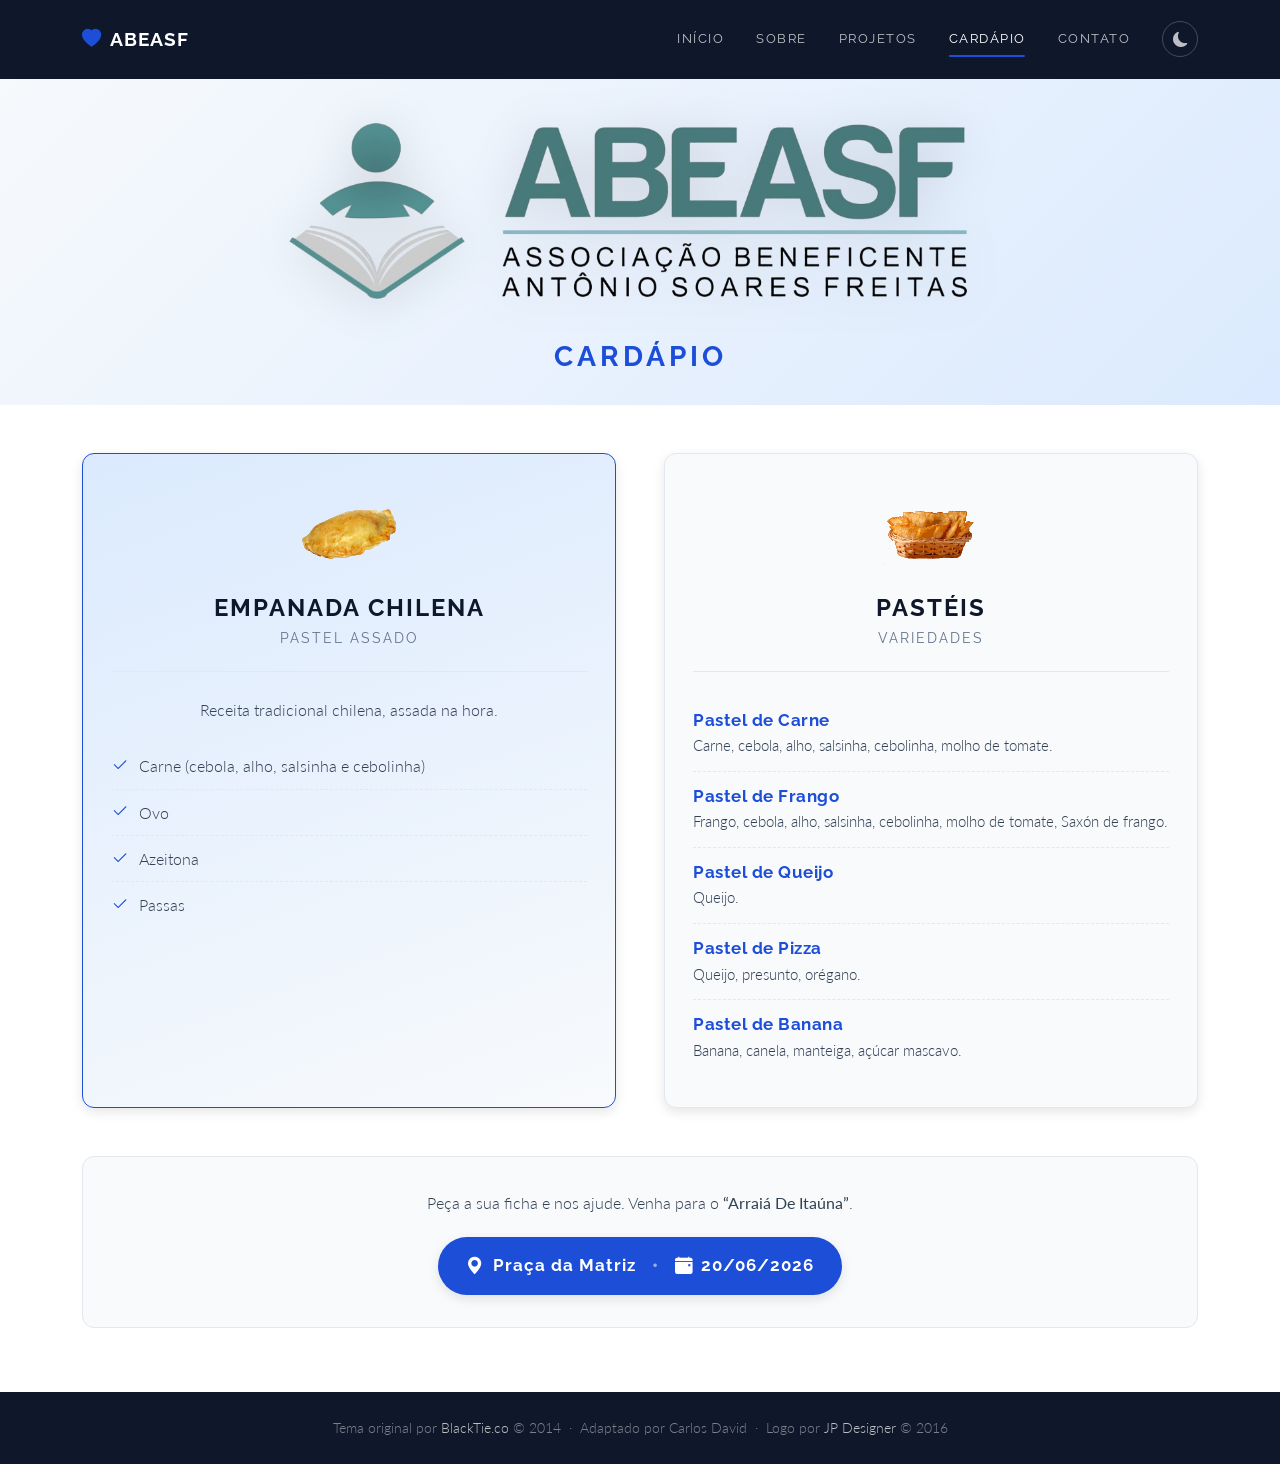
==== cardapio.html @ 471f2c42 "Adiciona página de cardápio e atualiza contato/localização - Nova página cardapio.html (Empanada Chi" ====
<!DOCTYPE html>
<html lang="pt-BR">

<head>
    <meta charset="utf-8">
    <meta name="viewport" content="width=device-width, initial-scale=1.0">
    <meta name="description" content="Cardápio da ABEASF — Empanada Chilena e pastéis assados. Ajude a associação saboreando comidas artesanais.">
    <title>Cardápio — ABEASF</title>
    <link rel="shortcut icon" href="assets/img/favicon.ico">
    <!-- Anti-flash: aplica o tema salvo antes dos estilos renderizarem -->
    <script>(function(){var t=localStorage.getItem('theme')||'light';document.documentElement.setAttribute('data-theme',t);})();</script>

    <!-- Bootstrap 5 -->
    <link href="https://cdn.jsdelivr.net/npm/bootstrap@5.3.3/dist/css/bootstrap.min.css" rel="stylesheet">
    <!-- Bootstrap Icons -->
    <link href="https://cdn.jsdelivr.net/npm/bootstrap-icons@1.11.3/font/bootstrap-icons.min.css" rel="stylesheet">
    <!-- Google Fonts -->
    <link rel="preconnect" href="https://fonts.googleapis.com">
    <link rel="preconnect" href="https://fonts.gstatic.com" crossorigin>
    <link href="https://fonts.googleapis.com/css2?family=Lato:ital,wght@0,300;0,400;0,700;1,300;1,400&family=Raleway:wght@300;400;700&display=swap" rel="stylesheet">
    <!-- Estilos customizados -->
    <link href="assets/css/main.css" rel="stylesheet">
</head>

<body class="page-cardapio">

    <!-- NAVBAR -->
    <nav id="navbar-main" class="navbar navbar-expand-lg navbar-dark fixed-top">
        <div class="container">
            <a class="navbar-brand" href="index.html#home">
                <i class="bi bi-heart-fill me-2"></i>ABEASF
            </a>
            <div class="collapse navbar-collapse" id="navbarNav">
                <ul class="navbar-nav ms-auto">
                    <li class="nav-item"><a class="nav-link" href="index.html#home">Início</a></li>
                    <li class="nav-item"><a class="nav-link" href="index.html#about">Sobre</a></li>
                    <li class="nav-item"><a class="nav-link" href="index.html#projetos">Projetos</a></li>
                    <li class="nav-item"><a class="nav-link active" href="cardapio.html">Cardápio</a></li>
                    <li class="nav-item"><a class="nav-link" href="index.html#contact">Contato</a></li>
                </ul>
            </div>
            <button class="theme-toggle ms-auto ms-lg-3" id="themeToggle" aria-label="Alternar tema">
                <i class="bi bi-moon-fill" id="themeIcon"></i>
            </button>
            <button class="navbar-toggler border-0 d-lg-none ms-2" type="button" data-bs-toggle="collapse"
                data-bs-target="#navbarNav" aria-controls="navbarNav" aria-expanded="false"
                aria-label="Abrir menu de navegação">
                <span class="navbar-toggler-icon"></span>
            </button>
        </div>
    </nav>

    <!-- HERO COM LOGO GRANDE -->
    <header class="menu-hero">
        <div class="container text-center">
            <img src="assets/img/logo-trans.png" alt="Logotipo da ABEASF" class="menu-hero-logo">
            <p class="menu-hero-tagline">Cardápio</p>
        </div>
    </header>

    <!-- CARDÁPIO — 2 COLUNAS -->
    <section class="menu-content">
        <div class="container">
            <div class="row g-4 g-lg-5">

                <!-- COLUNA 1 — EMPANADA CHILENA -->
                <div class="col-lg-6">
                    <article class="menu-column menu-column-feature">
                        <header class="menu-column-header">
                            <img src="assets/img/icons/empanada.svg" alt="" class="menu-column-icon" loading="lazy">
                            <h2 class="menu-column-title">Empanada Chilena</h2>
                            <p class="menu-column-subtitle">Pastel Assado</p>
                        </header>
                        <p class="menu-column-intro">
                            Receita tradicional chilena, assada na hora.
                        </p>
                        <ul class="menu-ingredients">
                            <li><i class="bi bi-check2"></i>Carne (cebola, alho, salsinha e cebolinha)</li>
                            <li><i class="bi bi-check2"></i>Ovo</li>
                            <li><i class="bi bi-check2"></i>Azeitona</li>
                            <li><i class="bi bi-check2"></i>Passas</li>
                        </ul>
                    </article>
                </div>

                <!-- COLUNA 2 — PASTÉIS -->
                <div class="col-lg-6">
                    <article class="menu-column">
                        <header class="menu-column-header">
                            <img src="assets/img/icons/pastel.svg" alt="" class="menu-column-icon" loading="lazy">
                            <h2 class="menu-column-title">Pastéis</h2>
                            <p class="menu-column-subtitle">Variedades</p>
                        </header>

                        <ul class="menu-items">
                            <li class="menu-item">
                                <h3>Pastel de Carne</h3>
                                <p>Carne, cebola, alho, salsinha, cebolinha, molho de tomate.</p>
                            </li>
                            <li class="menu-item">
                                <h3>Pastel de Frango</h3>
                                <p>Frango, cebola, alho, salsinha, cebolinha, molho de tomate, Saxón de frango.</p>
                            </li>
                            <li class="menu-item">
                                <h3>Pastel de Queijo</h3>
                                <p>Queijo.</p>
                            </li>
                            <li class="menu-item">
                                <h3>Pastel de Pizza</h3>
                                <p>Queijo, presunto, orégano.</p>
                            </li>
                            <li class="menu-item">
                                <h3>Pastel de Banana</h3>
                                <p>Banana, canela, manteiga, açúcar mascavo.</p>
                            </li>
                        </ul>
                    </article>
                </div>

            </div>

            <!-- CTA EVENTO -->
            <div class="menu-cta text-center">
                <p class="menu-cta-text">
                    Peça a sua ficha e nos ajude. Venha para o <strong>“Arraiá De Itaúna”</strong>.
                </p>
                <div class="menu-event">
                    <span class="menu-event-item">
                        <i class="bi bi-geo-alt-fill"></i>Praça da Matriz
                    </span>
                    <span class="menu-event-divider" aria-hidden="true">•</span>
                    <span class="menu-event-item">
                        <i class="bi bi-calendar-event-fill"></i>20/06/2026
                    </span>
                </div>
            </div>
        </div>
    </section>

    <!-- RODAPÉ -->
    <footer class="site-footer">
        <div class="container text-center">
            <p>Tema original por <a href="https://blacktie.co" target="_blank" rel="noopener noreferrer">BlackTie.co</a>
                &copy; 2014 &nbsp;&middot;&nbsp;
                Adaptado por Carlos David &nbsp;&middot;&nbsp;
                Logo por <a href="https://www.joaopaulodesigner.com/" target="_blank" rel="noopener noreferrer">JP Designer</a>
                &copy; 2016</p>
        </div>
    </footer>

    <!-- Bootstrap 5 JS -->
    <script src="https://cdn.jsdelivr.net/npm/bootstrap@5.3.3/dist/js/bootstrap.bundle.min.js"></script>
    <script>
        window.addEventListener('scroll', function () {
            document.getElementById('navbar-main').classList.toggle('scrolled', window.scrollY > 50);
        });

        (function () {
            var html = document.documentElement;
            var btn  = document.getElementById('themeToggle');
            var icon = document.getElementById('themeIcon');

            function setTheme(theme) {
                html.setAttribute('data-theme', theme);
                localStorage.setItem('theme', theme);
                icon.className = theme === 'dark' ? 'bi bi-sun-fill' : 'bi bi-moon-fill';
            }

            // Sincroniza o ícone com o tema já aplicado pelo script do <head>
            setTheme(html.getAttribute('data-theme') || 'light');

            btn.addEventListener('click', function () {
                setTheme(html.getAttribute('data-theme') === 'dark' ? 'light' : 'dark');
            });
        })();
    </script>

</body>
</html>
---- assets/css/main.css ----
/* ==========================================================================
   Variáveis CSS
   ========================================================================== */
:root {
    --primary:        #1d4ed8;
    --primary-dark:   #1e3a8a;
    --primary-light:  #dbeafe;
    --dark:           #0f172a;
    --text:           #334155;
    --text-muted:     #64748b;
    --light-bg:       #f8fafc;
    --border:         #e2e8f0;
    --shadow-md:      0 4px 12px rgba(0, 0, 0, .10);
    --shadow-lg:      0 10px 30px rgba(0, 0, 0, .13);
    --radius:         .75rem;
    --transition:     .25s ease;
    --navbar-h:       76px;
}

/* ==========================================================================
   Base
   ========================================================================== */
html {
    scroll-behavior: smooth;
}

body {
    font-family: 'Lato', sans-serif;
    font-weight: 300;
    font-size: 16px;
    color: var(--text);
    line-height: 1.75;
}

h1, h2, h3, h4, h5, h6 {
    font-family: 'Raleway', sans-serif;
    font-weight: 700;
    color: var(--dark);
}

a {
    color: var(--primary);
    text-decoration: none;
    transition: color var(--transition);
}

a:hover {
    color: var(--primary-dark);
}

::selection {
    background: var(--primary);
    color: #fff;
}

/* ==========================================================================
   Utilitários compartilhados
   ========================================================================== */
.section-title {
    text-align: center;
    font-size: 1.85rem;
    letter-spacing: 2px;
    text-transform: uppercase;
    margin-bottom: .5rem;
}

.section-hr {
    width: 60px;
    height: 3px;
    background: var(--primary);
    border: none;
    margin: 0 auto 3rem;
    opacity: 1;
    border-radius: 2px;
}

.section-hr.light {
    background: rgba(255, 255, 255, .55);
}

.overlay {
    position: absolute;
    inset: 0;
}

/* ==========================================================================
   Navbar
   ========================================================================== */
#navbar-main {
    background: var(--dark);
    padding: 1.1rem 0;
    transition: padding var(--transition), box-shadow var(--transition);
}

#navbar-main.scrolled {
    padding: .65rem 0;
    box-shadow: 0 4px 20px rgba(0, 0, 0, .28);
}

.navbar-brand {
    font-family: 'Raleway', sans-serif;
    font-weight: 700;
    font-size: 1.2rem;
    letter-spacing: 1px;
    color: #fff !important;
}

.navbar-brand i {
    color: var(--primary);
}

.nav-link {
    font-family: 'Raleway', sans-serif;
    font-size: .82rem;
    font-weight: 400;
    letter-spacing: 1.5px;
    text-transform: uppercase;
    padding: .5rem 1rem !important;
    color: rgba(255, 255, 255, .72) !important;
    transition: color var(--transition);
    position: relative;
}

.nav-link::after {
    content: '';
    position: absolute;
    bottom: 2px;
    left: 50%;
    transform: translateX(-50%);
    width: 0;
    height: 2px;
    background: var(--primary);
    border-radius: 1px;
    transition: width var(--transition);
}

.nav-link:hover,
.nav-link.active {
    color: #fff !important;
}

.nav-link:hover::after,
.nav-link.active::after {
    width: 70%;
}

.theme-toggle {
    background: transparent;
    border: 1px solid rgba(255, 255, 255, .22);
    border-radius: 50%;
    width: 36px;
    height: 36px;
    display: flex;
    align-items: center;
    justify-content: center;
    color: rgba(255, 255, 255, .72);
    cursor: pointer;
    padding: 0;
    flex-shrink: 0;
    font-size: .95rem;
    transition: background var(--transition), color var(--transition),
                border-color var(--transition), transform var(--transition);
}

.theme-toggle:hover {
    background: rgba(255, 255, 255, .12);
    color: #fff;
    border-color: rgba(255, 255, 255, .45);
    transform: rotate(20deg);
}

/* ==========================================================================
   Hero
   ========================================================================== */
.section-hero {
    min-height: 100vh;
    display: flex;
    align-items: center;
    justify-content: center;
    background: var(--light-bg);
    padding-top: var(--navbar-h);
    text-align: center;
}

.hero-logo {
    max-width: min(1280px, 85vw);
    width: 100%;
    margin-bottom: 1.5rem;
    filter: drop-shadow(0 4px 24px rgba(0, 0, 0, .08));
}

.hero-tagline {
    font-family: 'Raleway', sans-serif;
    font-weight: 300;
    font-size: 2rem;
    font-weight: 600;
    color: var(--text-muted);
    letter-spacing: 2px;
    margin-bottom: 2.5rem;
}

.btn-scroll-down {
    display: inline-flex;
    align-items: center;
    justify-content: center;
    width: 48px;
    height: 48px;
    border-radius: 50%;
    background: var(--primary-light);
    color: var(--primary);
    font-size: 1.25rem;
    animation: bounce 2.2s infinite;
    transition: background var(--transition), color var(--transition);
}

.btn-scroll-down:hover {
    background: var(--primary);
    color: #fff;
    animation: none;
}

@keyframes bounce {
    0%, 100% { transform: translateY(0); }
    50%       { transform: translateY(9px); }
}

/* ==========================================================================
   Sobre
   ========================================================================== */
.section-about {
    padding: 5rem 0;
    background: #fff;
}

.feature-card {
    padding: 2.25rem;
    background: var(--light-bg);
    border-radius: var(--radius);
    border: 1px solid var(--border);
    height: 100%;
    transition: transform var(--transition), box-shadow var(--transition);
}

.feature-card:hover {
    transform: translateY(-5px);
    box-shadow: var(--shadow-lg);
}

.feature-icon {
    font-size: 2.4rem;
    color: var(--primary);
    margin-bottom: 1rem;
    line-height: 1;
}

.feature-card h3 {
    font-size: 1.25rem;
    color: var(--primary);
    margin-bottom: .75rem;
}

.feature-card p {
    color: var(--text);
    margin-bottom: 0;
}

/* ==========================================================================
   Projetos
   ========================================================================== */
.section-projects {
    padding: 5rem 0;
    background-image: url('../img/bg/pj.jpg');
    background-size: cover;
    background-position: center;
    background-attachment: fixed;
    position: relative;
}

.section-projects .overlay {
    background: rgba(15, 23, 42, .82);
}

.project-card {
    background: rgba(255, 255, 255, .07);
    backdrop-filter: blur(8px);
    -webkit-backdrop-filter: blur(8px);
    border: 1px solid rgba(255, 255, 255, .14);
    border-radius: var(--radius);
    padding: 2.25rem 1.75rem;
    text-align: center;
    height: 100%;
    transition: transform var(--transition), background var(--transition);
}

.project-card:hover {
    transform: translateY(-6px);
    background: rgba(255, 255, 255, .14);
}

.project-icon {
    font-size: 2.8rem;
    color: var(--primary-light);
    margin-bottom: 1rem;
    display: block;
}

.project-card h3 {
    color: #fff;
    font-size: 1.2rem;
    margin-bottom: .75rem;
}

.project-card p {
    color: rgba(255, 255, 255, .82);
    margin-bottom: 0;
}

/* ==========================================================================
   Localização
   ========================================================================== */
.section-location {
    padding: 4.5rem 0;
    background-image: url('../img/bg/itauna.jpg');
    background-size: cover;
    background-position: center;
    background-attachment: fixed;
    position: relative;
    color: #fff;
}

.section-location .overlay {
    background: rgba(29, 78, 216, .80);
}

.section-location h2 {
    color: #fff;
    font-size: 2rem;
    text-align: center;
    margin-bottom: .5rem;
}

.location-info {
    color: rgba(255, 255, 255, .9);
    font-size: 1.15rem;
    margin-bottom: .5rem;
}

.location-info a {
    color: #fff;
    text-decoration: none;
    border-bottom: 1px solid rgba(255, 255, 255, .55);
    transition: border-color var(--transition), color var(--transition);
}

.location-info a:hover {
    color: #fff;
    border-bottom-color: #fff;
}

.location-info .bi-whatsapp {
    color: #fff;
}

/* ==========================================================================
   Contato
   ========================================================================== */
.section-contact {
    padding: 5rem 0;
    background: var(--light-bg);
}

.contact-subtitle {
    font-size: 1.25rem;
    color: var(--primary);
    margin-bottom: 1.25rem;
}

.contact-list {
    list-style: none;
    padding: 0;
    margin: 0;
}

.contact-list li {
    display: flex;
    align-items: center;
    gap: .75rem;
    padding: .875rem 0;
    border-bottom: 1px solid var(--border);
}

.contact-list li:last-child {
    border-bottom: none;
}

.contact-list i {
    font-size: 1.2rem;
    color: var(--primary);
    flex-shrink: 0;
    width: 1.4rem;
    text-align: center;
}

.section-contact .text-muted {
    color: var(--text-muted) !important;
}

/* ==========================================================================
   Cardápio — Hero (logo grande, mobile-first)
   ========================================================================== */
.menu-hero {
    background: linear-gradient(135deg, var(--light-bg) 0%, var(--primary-light) 100%);
    padding: calc(var(--navbar-h) + 1.5rem) 0 1.5rem;
    text-align: center;
}

.menu-hero-logo {
    display: block;
    width: 92%;
    max-width: 720px;
    margin: 0 auto 1rem;
    filter: drop-shadow(0 4px 24px rgba(0, 0, 0, .12));
}

.menu-hero-tagline {
    font-family: 'Raleway', sans-serif;
    font-weight: 700;
    font-size: 1.75rem;
    letter-spacing: 4px;
    text-transform: uppercase;
    color: var(--primary);
    margin: 0;
}

/* ==========================================================================
   Cardápio — Conteúdo em 2 colunas
   ========================================================================== */
.menu-content {
    padding: 3rem 0 4rem;
    background: #fff;
}

.menu-column {
    background: var(--light-bg);
    border: 1px solid var(--border);
    border-radius: var(--radius);
    padding: 2rem 1.75rem;
    height: 100%;
    box-shadow: var(--shadow-md);
    transition: transform var(--transition), box-shadow var(--transition);
}

.menu-column:hover {
    transform: translateY(-4px);
    box-shadow: var(--shadow-lg);
}

.menu-column-feature {
    background: linear-gradient(160deg, var(--primary-light) 0%, var(--light-bg) 100%);
    border-color: var(--primary);
}

.menu-column-header {
    text-align: center;
    padding-bottom: 1.25rem;
    margin-bottom: 1.5rem;
    border-bottom: 1px solid var(--border);
}

.menu-column-icon {
    display: block;
    width: 96px;
    height: 96px;
    margin: 0 auto .75rem;
    object-fit: contain;
}

.menu-column-title {
    font-family: 'Raleway', sans-serif;
    font-weight: 700;
    font-size: 1.5rem;
    letter-spacing: 2px;
    text-transform: uppercase;
    color: var(--dark);
    margin: 0;
}

.menu-column-subtitle {
    font-family: 'Raleway', sans-serif;
    font-size: .85rem;
    font-weight: 400;
    letter-spacing: 2px;
    text-transform: uppercase;
    color: var(--text-muted);
    margin: .25rem 0 0;
}

.menu-column-intro {
    color: var(--text);
    font-size: 1rem;
    text-align: center;
    margin-bottom: 1.25rem;
}

.menu-ingredients {
    list-style: none;
    padding: 0;
    margin: 0;
}

.menu-ingredients li {
    color: var(--text);
    font-size: 1rem;
    padding: .45rem 0;
    display: flex;
    align-items: center;
    gap: .65rem;
}

.menu-ingredients li + li {
    border-top: 1px dashed var(--border);
}

.menu-ingredients i {
    color: var(--primary);
    font-size: 1.1rem;
    flex-shrink: 0;
}

.menu-items {
    list-style: none;
    padding: 0;
    margin: 0;
}

.menu-item {
    padding: .9rem 0;
    border-bottom: 1px dashed var(--border);
}

.menu-item:last-child {
    border-bottom: none;
}

.menu-item h3 {
    font-size: 1.05rem;
    color: var(--primary);
    margin: 0 0 .25rem;
    letter-spacing: .5px;
}

.menu-item p {
    color: var(--text);
    font-size: .92rem;
    margin: 0;
    line-height: 1.5;
}

/* ==========================================================================
   Cardápio — CTA
   ========================================================================== */
.menu-cta {
    margin-top: 3rem;
    padding: 2rem 1.5rem;
    background: var(--light-bg);
    border: 1px solid var(--border);
    border-radius: var(--radius);
}

.menu-cta-text {
    color: var(--text);
    font-size: 1rem;
    margin: 0 0 1.25rem;
}

.btn-menu-cta {
    display: inline-flex;
    align-items: center;
    justify-content: center;
    background: var(--primary);
    color: #fff;
    font-family: 'Raleway', sans-serif;
    font-weight: 700;
    font-size: 1.05rem;
    letter-spacing: 1.5px;
    padding: .8rem 2rem;
    border-radius: 999px;
    box-shadow: var(--shadow-md);
    transition: background var(--transition), transform var(--transition), box-shadow var(--transition);
}

.btn-menu-cta:hover {
    background: var(--primary-dark);
    color: #fff;
    transform: translateY(-2px);
    box-shadow: var(--shadow-lg);
}

.menu-event {
    display: inline-flex;
    align-items: center;
    flex-wrap: wrap;
    justify-content: center;
    gap: .5rem 1rem;
    background: var(--primary);
    color: #fff;
    font-family: 'Raleway', sans-serif;
    font-weight: 700;
    font-size: 1.05rem;
    letter-spacing: 1px;
    padding: .85rem 1.75rem;
    border-radius: 999px;
    box-shadow: var(--shadow-md);
}

.menu-event-item {
    display: inline-flex;
    align-items: center;
    gap: .45rem;
}

.menu-event-item i {
    font-size: 1.1rem;
}

.menu-event-divider {
    opacity: .55;
}

@media (max-width: 480px) {
    .menu-event {
        flex-direction: column;
        border-radius: var(--radius);
        padding: 1rem 1.5rem;
    }

    .menu-event-divider {
        display: none;
    }
}

/* ==========================================================================
   Rodapé
   ========================================================================== */
.site-footer {
    background: var(--dark);
    padding: 1.5rem 0;
    color: rgba(255, 255, 255, .45);
    font-size: .875rem;
}

.site-footer p {
    margin: 0;
}

.site-footer a {
    color: rgba(255, 255, 255, .72);
    transition: color var(--transition);
}

.site-footer a:hover {
    color: var(--primary-light);
}

/* ==========================================================================
   Responsivo
   ========================================================================== */
@media (max-width: 768px) {
    .section-title {
        font-size: 1.45rem;
    }

    .hero-tagline {
        font-size: 1.05rem;
        letter-spacing: 1px;
    }

    /* Parallax não funciona bem no iOS mobile */
    .section-projects,
    .section-location {
        background-attachment: scroll;
    }

    /* Cardápio — mobile-first: logo bem grande, colunas empilhadas */
    .menu-hero {
        padding-top: calc(var(--navbar-h) + 1rem);
    }

    .menu-hero-logo {
        width: 96%;
        max-width: 560px;
    }

    .menu-hero-tagline {
        font-size: 1.25rem;
        letter-spacing: 3px;
    }

    .menu-content {
        padding: 2rem 0 3rem;
    }

    .menu-column {
        padding: 1.75rem 1.25rem;
    }

    .menu-column-title {
        font-size: 1.25rem;
        letter-spacing: 1.5px;
    }
}

/* ==========================================================================
   Modo Escuro
   ========================================================================== */
[data-theme="dark"] {
    --primary:        #60a5fa;
    --primary-dark:   #3b82f6;
    --primary-light:  #1d3461;
    --dark:           #f1f5f9;
    --text:           #cbd5e1;
    --text-muted:     #94a3b8;
    --light-bg:       #1e293b;
    --border:         #334155;
}

[data-theme="dark"] body {
    background-color: #0f172a;
}

[data-theme="dark"] #navbar-main {
    background: #020617;
}

[data-theme="dark"] .section-hero {
    background: #0f172a;
}

[data-theme="dark"] .section-about {
    background: #0f172a;
}

[data-theme="dark"] .section-contact {
    background: #0f172a;
}

[data-theme="dark"] .menu-hero {
    background: linear-gradient(135deg, #0f172a 0%, #1d3461 100%);
}

[data-theme="dark"] .menu-content {
    background: #0f172a;
}

[data-theme="dark"] .menu-column {
    background: #1e293b;
}

[data-theme="dark"] .menu-column-feature {
    background: linear-gradient(160deg, #1d3461 0%, #1e293b 100%);
}

[data-theme="dark"] .menu-cta {
    background: #1e293b;
}

[data-theme="dark"] .site-footer {
    background: #020617;
}
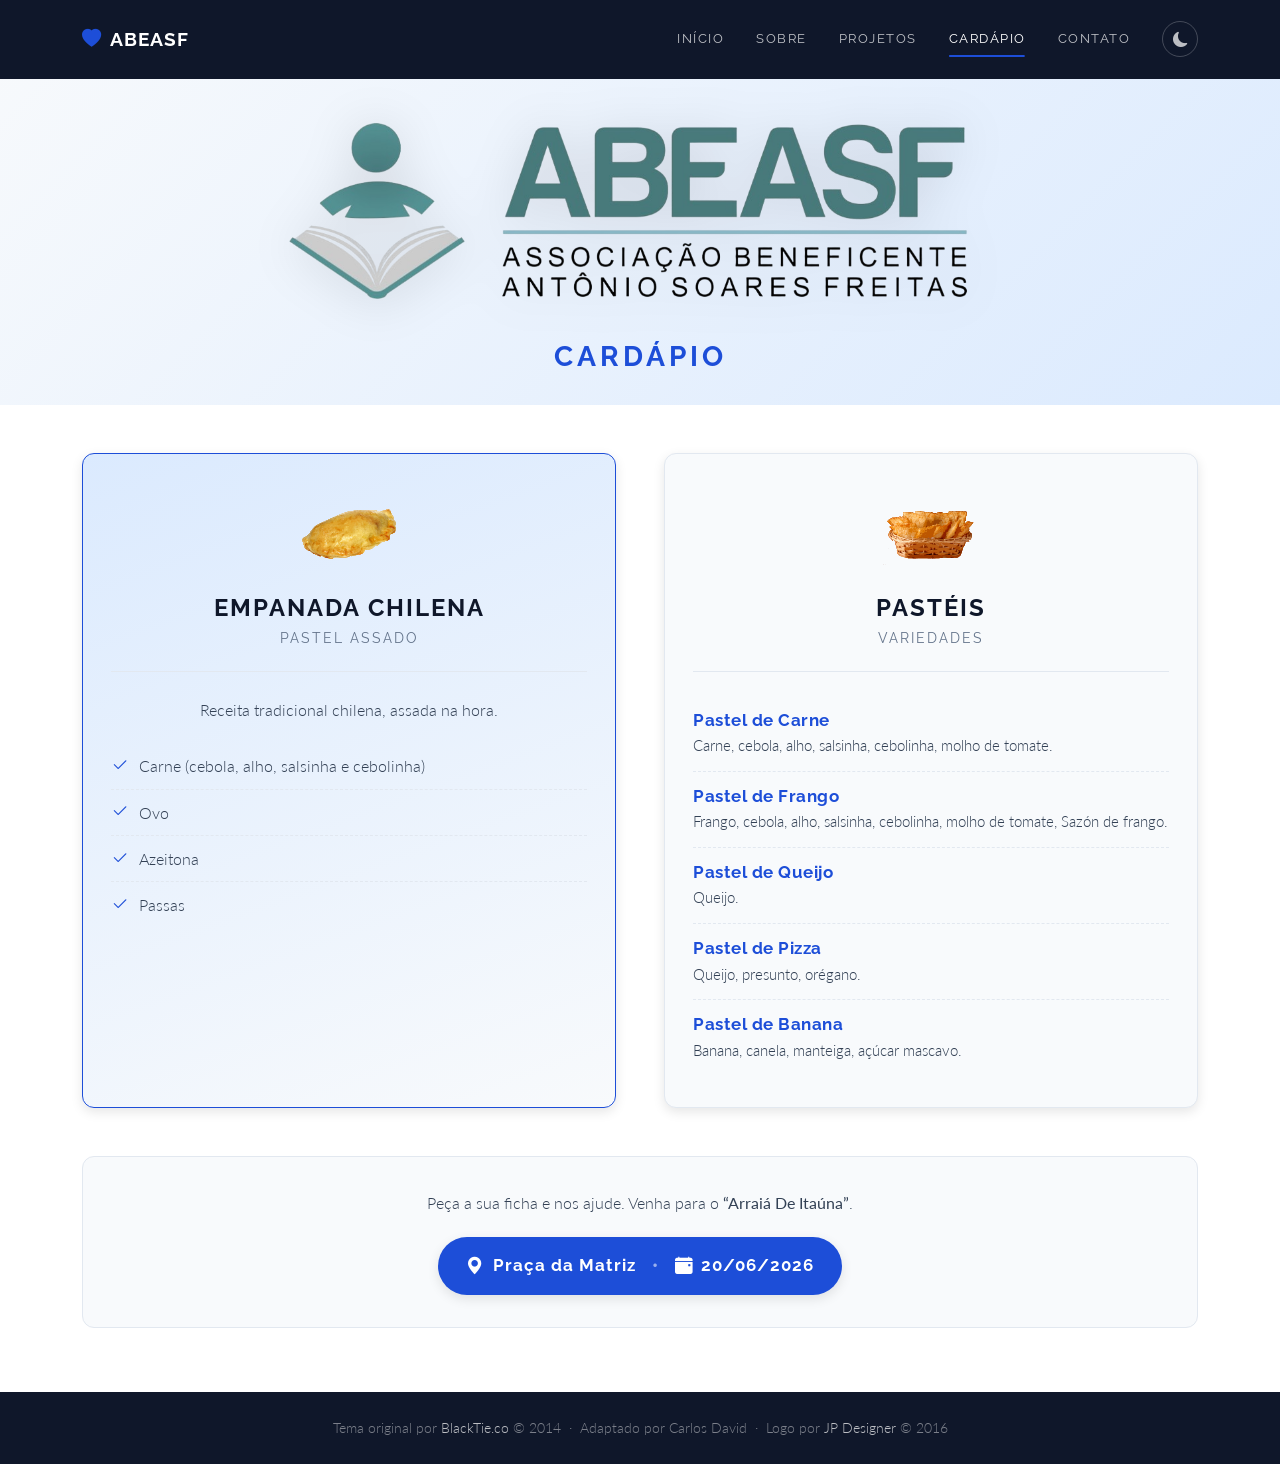
==== commit 5866fdab: "Melhorias de navegação e usabilidade - Corrige "Saxón" → "Sazón" no pastel de frango - Adiciona chip" ====
--- a/cardapio.html
+++ b/cardapio.html
@@ -39,7 +39,10 @@
                     <li class="nav-item"><a class="nav-link" href="index.html#contact">Contato</a></li>
                 </ul>
             </div>
-            <button class="theme-toggle ms-auto ms-lg-3" id="themeToggle" aria-label="Alternar tema">
+            <a class="nav-quick nav-quick-active d-lg-none ms-auto" href="cardapio.html" aria-current="page">
+                <i class="bi bi-journal-text me-1"></i>Cardápio
+            </a>
+            <button class="theme-toggle ms-2 ms-lg-3" id="themeToggle" aria-label="Alternar tema">
                 <i class="bi bi-moon-fill" id="themeIcon"></i>
             </button>
             <button class="navbar-toggler border-0 d-lg-none ms-2" type="button" data-bs-toggle="collapse"
@@ -99,7 +102,7 @@
                             </li>
                             <li class="menu-item">
                                 <h3>Pastel de Frango</h3>
-                                <p>Frango, cebola, alho, salsinha, cebolinha, molho de tomate, Saxón de frango.</p>
+                                <p>Frango, cebola, alho, salsinha, cebolinha, molho de tomate, Sazón de frango.</p>
                             </li>
                             <li class="menu-item">
                                 <h3>Pastel de Queijo</h3>
--- a/assets/css/main.css
+++ b/assets/css/main.css
@@ -144,6 +144,37 @@
     width: 70%;
 }
 
+.nav-quick {
+    display: inline-flex;
+    align-items: center;
+    background: var(--primary);
+    color: #fff;
+    font-family: 'Raleway', sans-serif;
+    font-size: .72rem;
+    font-weight: 700;
+    letter-spacing: 1.5px;
+    text-transform: uppercase;
+    padding: .45rem 1rem;
+    border-radius: 999px;
+    text-decoration: none;
+    line-height: 1;
+    transition: background var(--transition), color var(--transition), transform var(--transition);
+}
+
+.nav-quick:hover,
+.nav-quick:focus {
+    background: var(--primary-dark);
+    color: #fff;
+    transform: translateY(-1px);
+}
+
+.nav-quick-active {
+    background: rgba(255, 255, 255, .14);
+    color: rgba(255, 255, 255, .9);
+    border: 1px solid rgba(255, 255, 255, .25);
+    pointer-events: none;
+}
+
 .theme-toggle {
     background: transparent;
     border: 1px solid rgba(255, 255, 255, .22);
@@ -405,6 +436,42 @@
     color: var(--text-muted) !important;
 }
 
+.btn-copy {
+    display: inline-flex;
+    align-items: center;
+    gap: .35rem;
+    margin-left: .5rem;
+    padding: .25rem .65rem;
+    background: transparent;
+    color: var(--primary);
+    border: 1px solid var(--primary);
+    border-radius: 999px;
+    font-family: 'Raleway', sans-serif;
+    font-size: .78rem;
+    font-weight: 700;
+    letter-spacing: .5px;
+    line-height: 1;
+    cursor: pointer;
+    transition: background var(--transition), color var(--transition), border-color var(--transition);
+}
+
+.btn-copy:hover,
+.btn-copy:focus-visible {
+    background: var(--primary);
+    color: #fff;
+    outline: none;
+}
+
+.btn-copy.is-copied {
+    background: #16a34a;
+    border-color: #16a34a;
+    color: #fff;
+}
+
+.btn-copy i {
+    font-size: .95rem;
+}
+
 /* ==========================================================================
    Cardápio — Hero (logo grande, mobile-first)
    ========================================================================== */
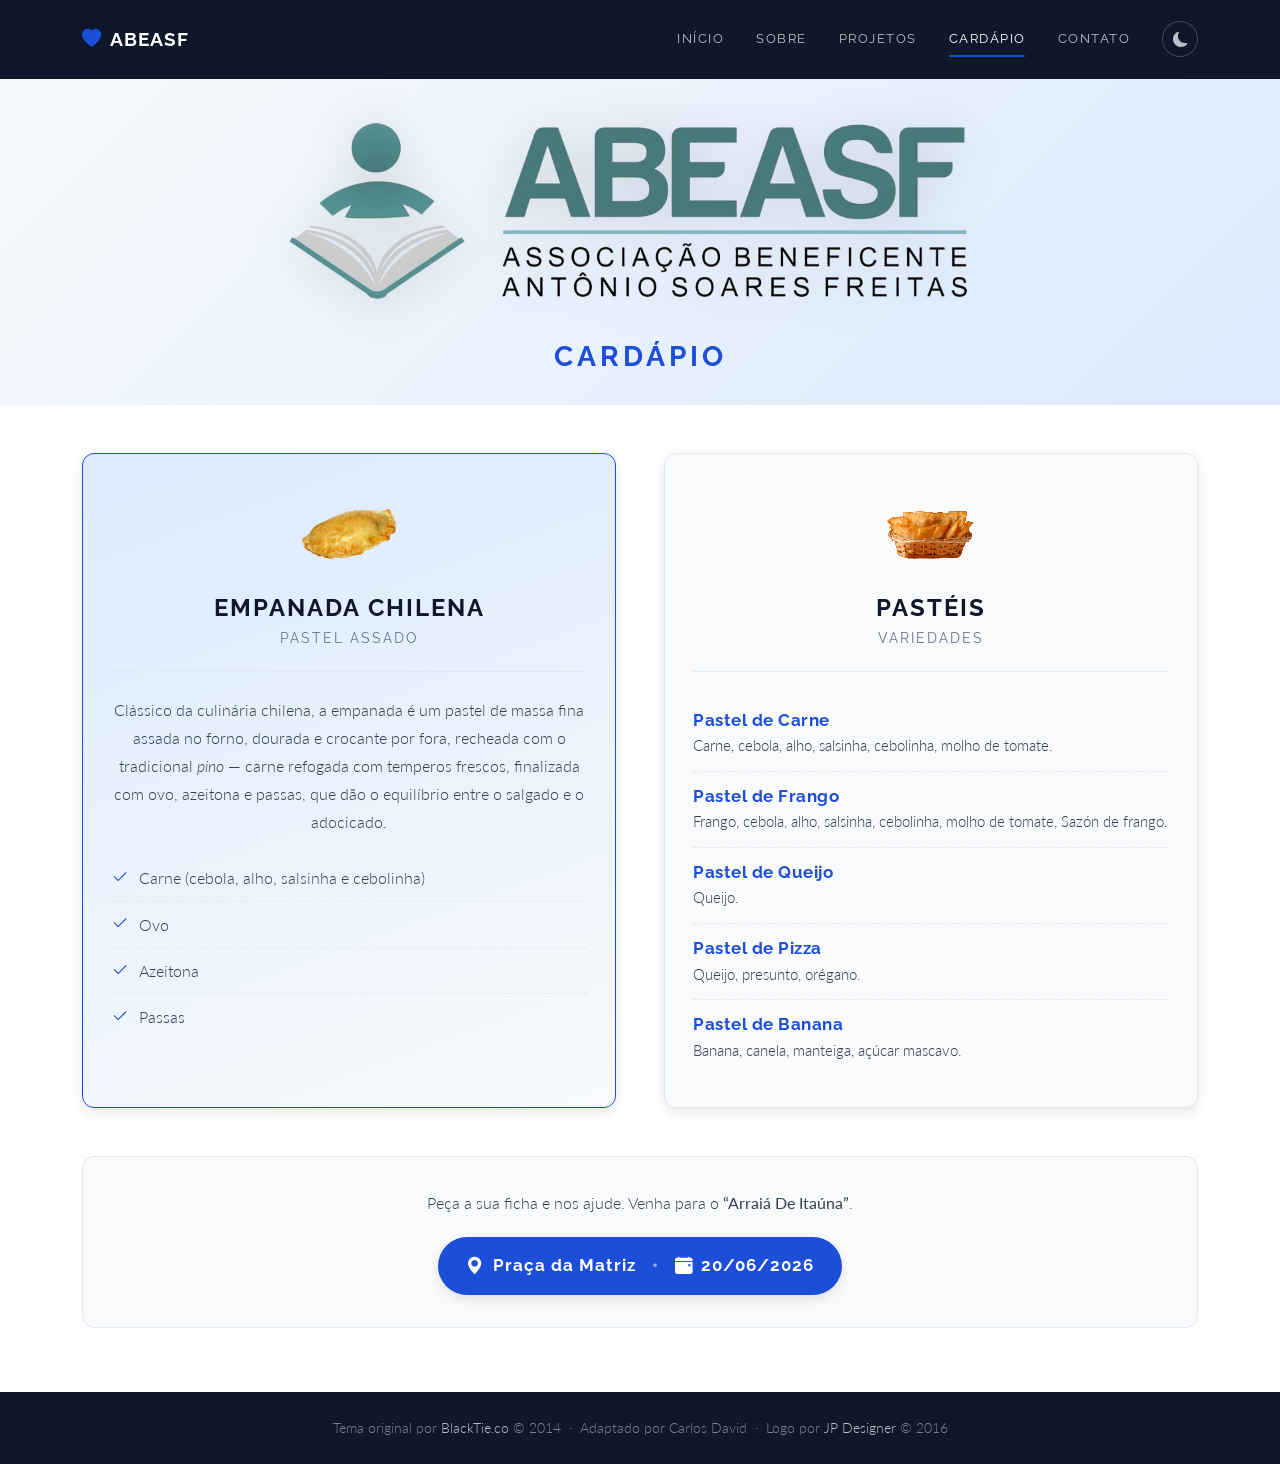
==== commit c998c2dc: "Reescreve descrição da Empanada Chilena Substitui "assada na hora" por um texto explicando origem, t" ====
--- a/cardapio.html
+++ b/cardapio.html
@@ -75,7 +75,11 @@
                             <p class="menu-column-subtitle">Pastel Assado</p>
                         </header>
                         <p class="menu-column-intro">
-                            Receita tradicional chilena, assada na hora.
+                            Clássico da culinária chilena, a empanada é um pastel de massa
+                            fina assada no forno, dourada e crocante por fora, recheada com
+                            o tradicional <em>pino</em> — carne refogada com temperos
+                            frescos, finalizada com ovo, azeitona e passas, que dão o
+                            equilíbrio entre o salgado e o adocicado.
                         </p>
                         <ul class="menu-ingredients">
                             <li><i class="bi bi-check2"></i>Carne (cebola, alho, salsinha e cebolinha)</li>
